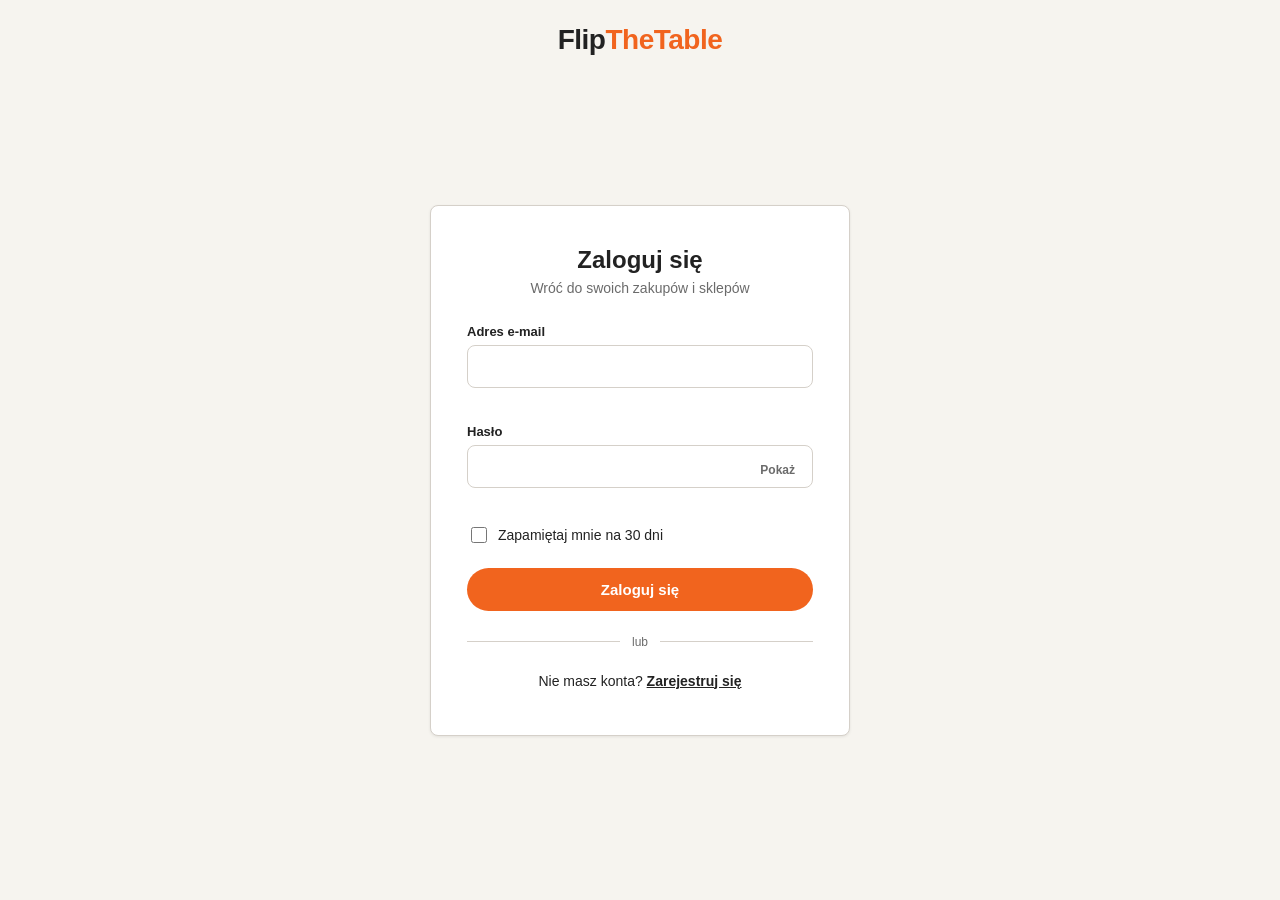
==== frontend/pages/admin.html @ 96fea1f9 "Add admin panel, listing variants, shipping profiles, and sidebar dashboard layout - Admin panel (is" ====
<!DOCTYPE html>
<html lang="pl">
<head>
  <meta charset="UTF-8" />
  <meta name="viewport" content="width=device-width, initial-scale=1.0" />
  <title>Panel administratora — FlipTheTable</title>
  <link rel="stylesheet" href="../css/shop.css" />
  <link rel="stylesheet" href="../css/dashboard.css" />
  <link rel="stylesheet" href="../css/admin.css" />
</head>
<body>
  <header class="shop-header">
    <a href="../index.html" class="shop-logo">Flip<span>TheTable</span></a>
    <div class="shop-header-actions" style="margin-left:auto;">
      <span id="authActions"></span>
    </div>
  </header>

  <div class="dashboard-layout">
    <h1 class="dashboard-title">Panel administratora</h1>
    <div id="adminBanner" class="dashboard-banner"></div>

    <div id="adminDenied" class="dashboard-card" style="display:none;">
      <h2>Brak dostępu</h2>
      <p class="dashboard-hint">To konto nie ma uprawnień administratora.</p>
    </div>

    <div id="adminMain" class="dashboard-shell" style="display:none;">
      <aside class="dashboard-sidebar">
        <nav class="dashboard-sidebar-nav">
          <button class="dashboard-tab active" data-tab="overview">Przegląd</button>
          <button class="dashboard-tab" data-tab="users">Użytkownicy</button>
          <button class="dashboard-tab" data-tab="shops">Sklepy</button>
          <button class="dashboard-tab" data-tab="listings">Oferty</button>
          <button class="dashboard-tab" data-tab="orders">Zamówienia</button>
          <button class="dashboard-tab" data-tab="categories">Kategorie</button>
          <button class="dashboard-tab" data-tab="audit">Dziennik zdarzeń</button>
        </nav>
      </aside>

      <div class="dashboard-main">
      <section id="tab-overview" class="dashboard-tab-panel">
        <div class="dashboard-card">
          <h2>Statystyki platformy</h2>
          <div class="dashboard-stats-grid" id="overviewStats"></div>
        </div>
        <div class="dashboard-card">
          <h2>Zamówienia wg statusu</h2>
          <div class="dashboard-stats-grid" id="overviewOrderStatus"></div>
        </div>
      </section>

      <section id="tab-users" class="dashboard-tab-panel" style="display:none;">
        <div class="dashboard-card">
          <div class="admin-toolbar">
            <input type="text" id="usersSearch" class="admin-search" placeholder="Szukaj po nazwie lub e-mailu..." />
          </div>
          <div id="usersTable" class="dashboard-list"></div>
          <div class="admin-pager" id="usersPager"></div>
        </div>
      </section>

      <section id="tab-shops" class="dashboard-tab-panel" style="display:none;">
        <div class="dashboard-card">
          <div class="admin-toolbar">
            <input type="text" id="shopsSearch" class="admin-search" placeholder="Szukaj sklepu..." />
          </div>
          <div id="shopsTable" class="dashboard-list"></div>
          <div class="admin-pager" id="shopsPager"></div>
        </div>
      </section>

      <section id="tab-listings" class="dashboard-tab-panel" style="display:none;">
        <div class="dashboard-card">
          <div class="admin-toolbar">
            <input type="text" id="listingsSearch" class="admin-search" placeholder="Szukaj oferty..." />
            <select id="listingsActiveFilter" class="admin-filter">
              <option value="">Wszystkie</option>
              <option value="true">Aktywne</option>
              <option value="false">Nieaktywne</option>
            </select>
          </div>
          <div id="listingsTable" class="dashboard-list"></div>
          <div class="admin-pager" id="listingsPager"></div>
        </div>
      </section>

      <section id="tab-orders" class="dashboard-tab-panel" style="display:none;">
        <div class="dashboard-card">
          <div class="admin-toolbar">
            <select id="ordersStatusFilter" class="admin-filter">
              <option value="">Wszystkie statusy</option>
              <option value="pending">Oczekujące</option>
              <option value="paid">Opłacone</option>
              <option value="processing">W realizacji</option>
              <option value="shipped">Wysłane</option>
              <option value="delivered">Dostarczone</option>
              <option value="cancelled">Anulowane</option>
              <option value="refunded">Zwrócone</option>
            </select>
          </div>
          <div id="ordersTable" class="dashboard-list"></div>
          <div class="admin-pager" id="ordersPager"></div>
        </div>
      </section>

      <section id="tab-categories" class="dashboard-tab-panel" style="display:none;">
        <div class="dashboard-card">
          <div class="dashboard-card-header">
            <h2>Kategorie</h2>
            <button id="newCategoryBtn" class="dashboard-submit-btn dashboard-btn-small" type="button">+ Dodaj kategorię</button>
          </div>

          <form id="categoryForm" class="dashboard-form" style="display:none;">
            <input type="hidden" id="categoryId" />
            <div class="dashboard-field">
              <label for="categoryName">Nazwa</label>
              <input type="text" id="categoryName" required />
            </div>
            <div class="dashboard-field">
              <label for="categoryParent">Kategoria nadrzędna</label>
              <select id="categoryParent"></select>
            </div>
            <div class="dashboard-field">
              <label for="categoryDescription">Opis</label>
              <textarea id="categoryDescription" rows="2"></textarea>
            </div>
            <div class="dashboard-field">
              <label for="categorySortOrder">Kolejność sortowania</label>
              <input type="number" id="categorySortOrder" step="1" value="0" />
            </div>
            <div class="dashboard-form-actions">
              <button type="submit" class="dashboard-submit-btn" id="categorySubmitBtn">Dodaj kategorię</button>
              <button type="button" class="dashboard-cancel-btn" id="cancelCategoryBtn">Anuluj</button>
            </div>
          </form>

          <div id="categoriesTable" class="dashboard-list"></div>
        </div>
      </section>

      <section id="tab-audit" class="dashboard-tab-panel" style="display:none;">
        <div class="dashboard-card">
          <h2>Dziennik zdarzeń</h2>
          <p class="dashboard-hint">Historia działań administratorów w panelu.</p>
          <div id="auditTable" class="dashboard-list"></div>
          <div class="admin-pager" id="auditPager"></div>
        </div>
      </section>
      </div>
    </div>
  </div>

  <script src="../js/icons.js"></script>
  <script src="../js/nav.js"></script>
  <script src="../js/api.js"></script>
  <script src="../js/admin.js"></script>
</body>
</html>
---- frontend/css/shop.css ----
:root {
  --etsy-orange: #f1641e;
  --etsy-orange-dark: #d14c0a;
  --etsy-black: #222222;
  --etsy-gray: #6b6b6b;
  --etsy-border: #d5d0c9;
  --etsy-bg: #f6f4ef;
  --etsy-card: #ffffff;
  --radius: 8px;
  font-family: "Segoe UI", "Helvetica Neue", Arial, sans-serif;
}

* {
  box-sizing: border-box;
}

body {
  margin: 0;
  background: var(--etsy-bg);
  color: var(--etsy-black);
}

.shop-header {
  background: var(--etsy-card);
  border-bottom: 1px solid var(--etsy-border);
  padding: 16px 24px;
  display: flex;
  align-items: center;
  gap: 24px;
  position: sticky;
  top: 0;
  z-index: 10;
}

.shop-logo {
  font-size: 24px;
  font-weight: 700;
  color: var(--etsy-black);
  text-decoration: none;
  white-space: nowrap;
}

.shop-logo span {
  color: var(--etsy-orange);
}

.shop-search {
  flex: 1;
  display: flex;
  max-width: 640px;
}

.shop-search input {
  flex: 1;
  padding: 11px 16px;
  border: 2px solid var(--etsy-black);
  border-right: none;
  border-radius: 24px 0 0 24px;
  font-size: 14px;
}

.shop-search input:focus {
  outline: none;
}

.shop-search button {
  padding: 0 20px;
  border: 2px solid var(--etsy-black);
  background: var(--etsy-black);
  color: #fff;
  border-radius: 0 24px 24px 0;
  cursor: pointer;
  font-size: 14px;
}

.shop-header-actions {
  margin-left: auto;
  display: flex;
  gap: 12px;
  align-items: center;
  font-size: 14px;
}

.shop-header-actions a {
  color: var(--etsy-black);
  text-decoration: none;
  font-weight: 600;
}

.shop-header-actions a:hover {
  text-decoration: underline;
}

.nav-icon-link {
  display: inline-flex;
  align-items: center;
  justify-content: center;
  position: relative;
  width: 36px;
  height: 36px;
  border-radius: 50%;
  color: var(--etsy-black);
}

a.nav-icon-link:hover {
  background: var(--etsy-bg);
  text-decoration: none;
}

.nav-user-chip {
  display: inline-flex;
  align-items: center;
  gap: 6px;
  color: var(--etsy-black);
  font-size: 13px;
  font-weight: 600;
}

.nav-username {
  max-width: 120px;
  overflow: hidden;
  text-overflow: ellipsis;
  white-space: nowrap;
}

.nav-unread-badge {
  position: absolute;
  top: 2px;
  right: 0;
  display: inline-block;
  padding: 1px 6px;
  background: var(--etsy-orange);
  color: #fff;
  border-radius: 10px;
  font-size: 10px;
  font-weight: 700;
}

.shop-layout {
  display: flex;
  max-width: 1280px;
  margin: 0 auto;
  padding: 24px;
  gap: 32px;
  align-items: flex-start;
}

.shop-filters {
  width: 240px;
  flex-shrink: 0;
  background: var(--etsy-card);
  border: 1px solid var(--etsy-border);
  border-radius: var(--radius);
  padding: 20px;
  position: sticky;
  top: 88px;
}

.shop-filters h3 {
  font-size: 15px;
  margin: 0 0 12px;
}

.shop-filters h3:not(:first-child) {
  margin-top: 24px;
}

.filter-category {
  display: block;
  padding: 6px 0;
  color: var(--etsy-black);
  text-decoration: none;
  font-size: 14px;
  cursor: pointer;
  border: none;
  background: none;
  text-align: left;
  width: 100%;
}

.filter-category.active {
  font-weight: 700;
  color: var(--etsy-orange);
}

.price-range-row {
  display: flex;
  gap: 8px;
  align-items: center;
}

.price-range-row input {
  width: 100%;
  padding: 8px 10px;
  border: 1px solid var(--etsy-border);
  border-radius: 4px;
  font-size: 13px;
}

.filter-apply-btn {
  margin-top: 12px;
  width: 100%;
  padding: 9px;
  background: var(--etsy-black);
  color: #fff;
  border: none;
  border-radius: 20px;
  cursor: pointer;
  font-size: 13px;
  font-weight: 600;
}

.filter-checkbox-row {
  display: flex;
  align-items: center;
  gap: 8px;
  font-size: 14px;
  margin-top: 8px;
}

.shop-main {
  flex: 1;
  min-width: 0;
}

.shop-toolbar {
  display: flex;
  justify-content: space-between;
  align-items: center;
  margin-bottom: 16px;
}

.shop-result-count {
  font-size: 14px;
  color: var(--etsy-gray);
}

.shop-sort select {
  padding: 8px 12px;
  border: 1px solid var(--etsy-border);
  border-radius: var(--radius);
  font-size: 13px;
}

.listing-grid {
  display: grid;
  grid-template-columns: repeat(auto-fill, minmax(220px, 1fr));
  gap: 20px;
}

.listing-card {
  background: var(--etsy-card);
  border-radius: var(--radius);
  overflow: hidden;
  cursor: pointer;
  transition: box-shadow 0.15s ease;
  text-decoration: none;
  color: var(--etsy-black);
  display: block;
  position: relative;
}

.listing-card-fav-btn {
  position: absolute;
  top: 8px;
  right: 8px;
  width: 32px;
  height: 32px;
  border-radius: 50%;
  border: none;
  background: rgba(255, 255, 255, 0.9);
  font-size: 16px;
  line-height: 1;
  cursor: pointer;
  display: flex;
  align-items: center;
  justify-content: center;
  color: #555;
}

.listing-card-fav-btn.active {
  color: #e0245e;
}

.listing-card:hover {
  box-shadow: 0 4px 16px rgba(0, 0, 0, 0.12);
}

.listing-card img {
  width: 100%;
  aspect-ratio: 1 / 1;
  object-fit: cover;
  background: #eee;
  display: block;
}

.listing-card-body {
  padding: 12px 4px;
}

.listing-card-title {
  font-size: 14px;
  line-height: 1.3;
  margin: 0 0 6px;
  display: -webkit-box;
  -webkit-line-clamp: 2;
  -webkit-box-orient: vertical;
  overflow: hidden;
}

.listing-card-shop {
  font-size: 12px;
  color: var(--etsy-gray);
  margin: 0 0 6px;
}

.listing-card-price {
  font-size: 15px;
  font-weight: 700;
}

.listing-card-stock {
  font-size: 11px;
  color: #c0392b;
  margin-top: 4px;
}

.listing-card-add-btn {
  margin-top: 8px;
  width: 100%;
  padding: 8px;
  background: var(--etsy-black);
  color: #fff;
  border: none;
  border-radius: 20px;
  font-size: 12px;
  font-weight: 600;
  cursor: pointer;
}

.listing-card-add-btn:hover {
  background: var(--etsy-orange);
}

.shop-empty-state {
  text-align: center;
  padding: 64px 16px;
  color: var(--etsy-gray);
}

.shop-pagination {
  display: flex;
  justify-content: center;
  gap: 8px;
  margin-top: 32px;
}

.shop-pagination button {
  padding: 8px 14px;
  border: 1px solid var(--etsy-border);
  background: var(--etsy-card);
  border-radius: 6px;
  cursor: pointer;
  font-size: 13px;
}

.shop-pagination button.active {
  background: var(--etsy-black);
  color: #fff;
  border-color: var(--etsy-black);
}

.shop-pagination button:disabled {
  opacity: 0.4;
  cursor: not-allowed;
}

@media (max-width: 860px) {
  .shop-layout {
    flex-direction: column;
  }
  .shop-filters {
    width: 100%;
    position: static;
  }
}
---- frontend/css/dashboard.css ----
.dashboard-layout {
  max-width: 1100px;
  margin: 0 auto;
  padding: 32px 24px 64px;
}

.dashboard-title {
  font-size: 26px;
  margin: 0 0 20px;
}

.dashboard-banner {
  display: none;
  border-radius: var(--radius);
  padding: 10px 14px;
  font-size: 13px;
  margin-bottom: 18px;
}

.dashboard-banner.show {
  display: block;
}

.dashboard-banner.error {
  background: #fdecea;
  color: #c0392b;
  border: 1px solid #f5c6cb;
}

.dashboard-banner.success {
  background: #eaf6ea;
  color: #2e7d32;
  border: 1px solid #c8e6c9;
}

.dashboard-card {
  background: var(--etsy-card);
  border: 1px solid var(--etsy-border);
  border-radius: var(--radius);
  padding: 24px;
  margin-bottom: 20px;
}

.dashboard-card h2 {
  margin: 0 0 4px;
  font-size: 18px;
}

.dashboard-hint {
  color: var(--etsy-gray);
  font-size: 13px;
  margin: 0 0 18px;
}

.dashboard-card-header {
  display: flex;
  justify-content: space-between;
  align-items: center;
  margin-bottom: 16px;
}

.dashboard-card-header h2 {
  margin: 0;
}

.dashboard-shell {
  display: flex;
  align-items: flex-start;
  gap: 32px;
}

.dashboard-sidebar {
  width: 220px;
  flex-shrink: 0;
  position: sticky;
  top: 24px;
}

.dashboard-sidebar-nav {
  display: flex;
  flex-direction: column;
  gap: 2px;
}

.dashboard-main {
  flex: 1;
  min-width: 0;
}

.dashboard-tab {
  border: none;
  background: none;
  padding: 11px 14px;
  font-size: 14px;
  font-weight: 600;
  color: var(--etsy-gray);
  cursor: pointer;
  text-align: left;
  border-radius: var(--radius);
  border-left: 3px solid transparent;
}

.dashboard-tab:hover {
  background: var(--etsy-bg);
}

.dashboard-tab.active {
  color: var(--etsy-black);
  background: var(--etsy-bg);
  border-left-color: var(--etsy-orange);
}

@media (max-width: 780px) {
  .dashboard-shell {
    flex-direction: column;
  }
  .dashboard-sidebar {
    width: 100%;
    position: static;
  }
  .dashboard-sidebar-nav {
    flex-direction: row;
    flex-wrap: wrap;
  }
}

.dashboard-form {
  display: flex;
  flex-direction: column;
  gap: 14px;
}

.dashboard-field {
  display: flex;
  flex-direction: column;
  flex: 1;
}

.dashboard-field label {
  font-size: 13px;
  font-weight: 600;
  margin-bottom: 6px;
}

.dashboard-photo-preview {
  width: 96px;
  height: 96px;
  object-fit: cover;
  border-radius: var(--radius);
  border: 1px solid var(--etsy-border);
  margin-top: 8px;
}

.dashboard-field input,
.dashboard-field textarea,
.dashboard-field select {
  padding: 10px 12px;
  border: 1px solid var(--etsy-border);
  border-radius: var(--radius);
  font-size: 14px;
  font-family: inherit;
}

.dashboard-field-row {
  display: flex;
  gap: 14px;
}

.dashboard-form-actions {
  display: flex;
  gap: 10px;
}

.dashboard-submit-btn {
  padding: 11px 20px;
  background: var(--etsy-orange);
  color: #fff;
  border: none;
  border-radius: 24px;
  font-weight: 700;
  font-size: 14px;
  cursor: pointer;
}

.dashboard-submit-btn:hover {
  background: var(--etsy-orange-dark);
}

.dashboard-btn-small {
  padding: 8px 16px;
  font-size: 13px;
}

.dashboard-cancel-btn {
  padding: 11px 20px;
  background: none;
  border: 1px solid var(--etsy-border);
  border-radius: 24px;
  font-size: 14px;
  cursor: pointer;
}

.dashboard-list {
  display: flex;
  flex-direction: column;
  gap: 12px;
  margin-top: 20px;
}

.dashboard-row {
  display: flex;
  align-items: center;
  gap: 14px;
  padding: 12px;
  border: 1px solid var(--etsy-border);
  border-radius: var(--radius);
}

.dashboard-row img {
  width: 56px;
  height: 56px;
  border-radius: 6px;
  object-fit: cover;
  flex-shrink: 0;
}

.dashboard-row-info {
  flex: 1;
  min-width: 0;
}

.dashboard-row-title {
  margin: 0 0 4px;
  font-weight: 600;
  font-size: 14px;
}

.dashboard-row-meta {
  margin: 0;
  font-size: 12px;
  color: var(--etsy-gray);
}

.dashboard-row-actions {
  display: flex;
  gap: 8px;
  flex-shrink: 0;
}

.dashboard-edit-btn,
.dashboard-toggle-btn {
  padding: 7px 14px;
  border: 1px solid var(--etsy-border);
  background: var(--etsy-card);
  border-radius: 18px;
  font-size: 12px;
  cursor: pointer;
}

.dashboard-order-status {
  padding: 8px 10px;
  border: 1px solid var(--etsy-border);
  border-radius: var(--radius);
  font-size: 13px;
}

.dashboard-stats-grid {
  display: grid;
  grid-template-columns: repeat(auto-fit, minmax(140px, 1fr));
  gap: 14px;
}

.dashboard-stat-tile {
  background: var(--etsy-bg);
  border: 1px solid var(--etsy-border);
  border-radius: var(--radius);
  padding: 16px;
  text-align: center;
}

.dashboard-stat-value {
  margin: 0 0 4px;
  font-size: 22px;
  font-weight: 700;
}

.dashboard-stat-label {
  margin: 0;
  font-size: 12px;
  color: var(--etsy-gray);
}

.dashboard-checkbox-label {
  display: flex;
  align-items: center;
  gap: 8px;
  font-size: 14px;
  font-weight: 600;
  cursor: pointer;
}

.dashboard-checkbox-label input[type="checkbox"] {
  width: 16px;
  height: 16px;
}

.variant-type-row {
  display: flex;
  gap: 10px;
  align-items: flex-end;
  margin-bottom: 12px;
  flex-wrap: wrap;
}

.variant-type-row .dashboard-field {
  flex: 1;
  min-width: 160px;
}

.variant-combo-table {
  width: 100%;
  border-collapse: collapse;
  margin-top: 8px;
}

.variant-combo-table th,
.variant-combo-table td {
  padding: 8px 10px;
  border-bottom: 1px solid var(--etsy-border);
  text-align: left;
  font-size: 13px;
}

.variant-combo-table input {
  width: 100px;
  padding: 6px 8px;
  border: 1px solid var(--etsy-border);
  border-radius: 6px;
  font-size: 13px;
}

.dashboard-empty {
  color: var(--etsy-gray);
  font-size: 14px;
  text-align: center;
  padding: 24px 0;
}
---- frontend/css/admin.css ----
.admin-toolbar {
  display: flex;
  gap: 10px;
  margin-bottom: 16px;
  flex-wrap: wrap;
}

.admin-search {
  flex: 1;
  min-width: 200px;
  padding: 10px 12px;
  border: 1px solid var(--etsy-border);
  border-radius: var(--radius);
  font-size: 14px;
}

.admin-filter {
  padding: 10px 12px;
  border: 1px solid var(--etsy-border);
  border-radius: var(--radius);
  font-size: 14px;
}

.admin-pager {
  display: flex;
  align-items: center;
  justify-content: center;
  gap: 14px;
  margin-top: 18px;
  font-size: 13px;
  color: var(--etsy-gray);
}

.admin-pager button {
  padding: 7px 14px;
  border: 1px solid var(--etsy-border);
  background: var(--etsy-card);
  border-radius: 18px;
  font-size: 12px;
  cursor: pointer;
}

.admin-pager button:disabled {
  opacity: 0.5;
  cursor: not-allowed;
}

.admin-badge {
  display: inline-block;
  padding: 2px 8px;
  border-radius: 12px;
  font-size: 11px;
  font-weight: 600;
}

.admin-badge.active {
  background: #eaf6ea;
  color: #2e7d32;
}

.admin-badge.inactive {
  background: #fdecea;
  color: #c0392b;
}

.admin-badge.admin {
  background: #fff3e0;
  color: #b45309;
}
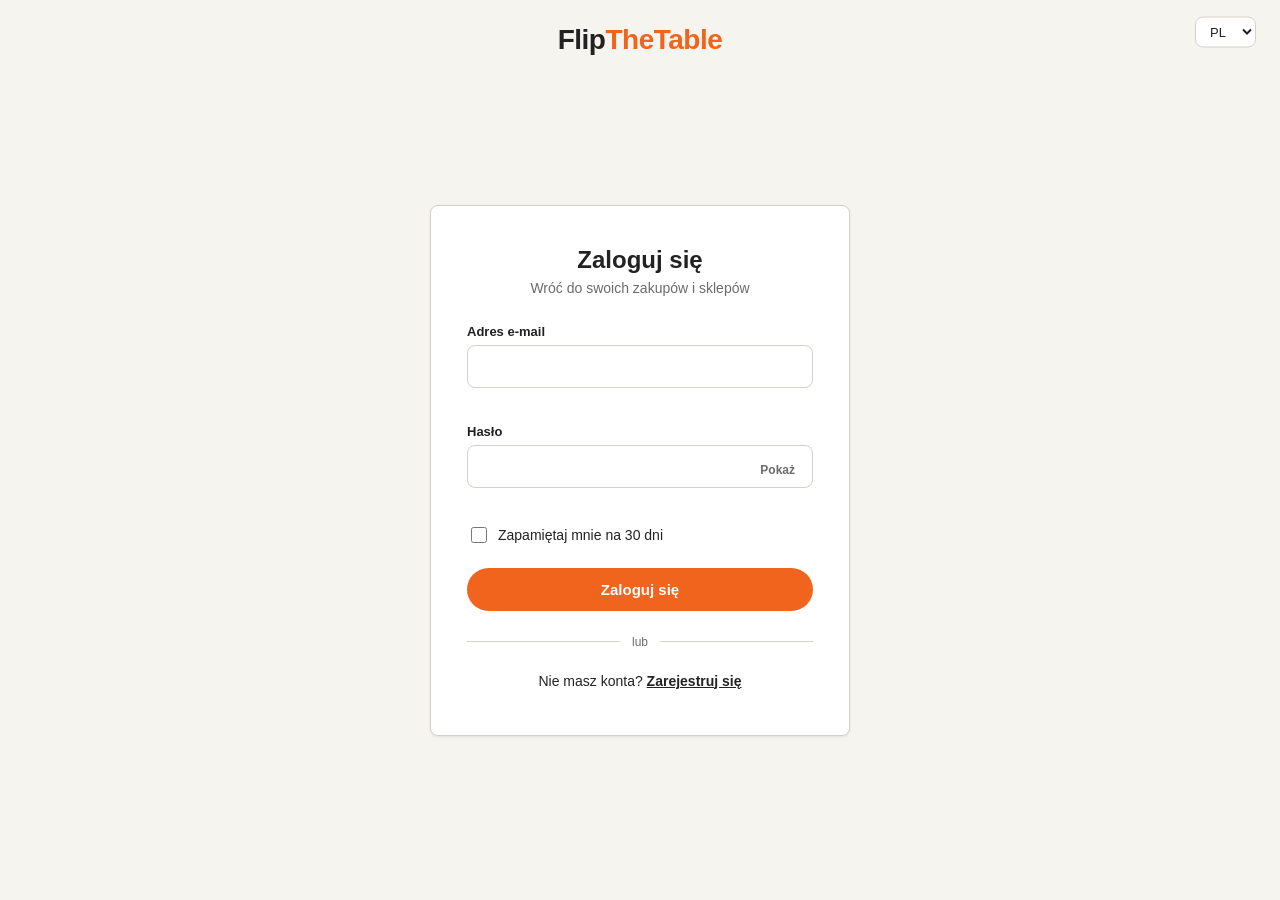
==== commit 28951003: "Add frontend i18n: Polish, English, and German UI Client-side i18n engine (frontend/js/i18n.js) with" ====
--- a/frontend/pages/admin.html
+++ b/frontend/pages/admin.html
@@ -12,40 +12,41 @@
   <header class="shop-header">
     <a href="../index.html" class="shop-logo">Flip<span>TheTable</span></a>
     <div class="shop-header-actions" style="margin-left:auto;">
+      <select id="langSwitcher" class="lang-switcher"></select>
       <span id="authActions"></span>
     </div>
   </header>
 
   <div class="dashboard-layout">
-    <h1 class="dashboard-title">Panel administratora</h1>
+    <h1 class="dashboard-title" data-i18n="admin.title">Panel administratora</h1>
     <div id="adminBanner" class="dashboard-banner"></div>
 
     <div id="adminDenied" class="dashboard-card" style="display:none;">
-      <h2>Brak dostępu</h2>
-      <p class="dashboard-hint">To konto nie ma uprawnień administratora.</p>
+      <h2 data-i18n="admin.access_denied_heading">Brak dostępu</h2>
+      <p class="dashboard-hint" data-i18n="admin.access_denied_hint">To konto nie ma uprawnień administratora.</p>
     </div>
 
     <div id="adminMain" class="dashboard-shell" style="display:none;">
       <aside class="dashboard-sidebar">
         <nav class="dashboard-sidebar-nav">
-          <button class="dashboard-tab active" data-tab="overview">Przegląd</button>
-          <button class="dashboard-tab" data-tab="users">Użytkownicy</button>
-          <button class="dashboard-tab" data-tab="shops">Sklepy</button>
-          <button class="dashboard-tab" data-tab="listings">Oferty</button>
-          <button class="dashboard-tab" data-tab="orders">Zamówienia</button>
-          <button class="dashboard-tab" data-tab="categories">Kategorie</button>
-          <button class="dashboard-tab" data-tab="audit">Dziennik zdarzeń</button>
+          <button class="dashboard-tab active" data-tab="overview" data-i18n="admin.tab_overview">Przegląd</button>
+          <button class="dashboard-tab" data-tab="users" data-i18n="admin.tab_users">Użytkownicy</button>
+          <button class="dashboard-tab" data-tab="shops" data-i18n="admin.tab_shops">Sklepy</button>
+          <button class="dashboard-tab" data-tab="listings" data-i18n="admin.tab_listings">Oferty</button>
+          <button class="dashboard-tab" data-tab="orders" data-i18n="admin.tab_orders">Zamówienia</button>
+          <button class="dashboard-tab" data-tab="categories" data-i18n="admin.tab_categories">Kategorie</button>
+          <button class="dashboard-tab" data-tab="audit" data-i18n="admin.tab_audit">Dziennik zdarzeń</button>
         </nav>
       </aside>
 
       <div class="dashboard-main">
       <section id="tab-overview" class="dashboard-tab-panel">
         <div class="dashboard-card">
-          <h2>Statystyki platformy</h2>
+          <h2 data-i18n="admin.platform_stats_heading">Statystyki platformy</h2>
           <div class="dashboard-stats-grid" id="overviewStats"></div>
         </div>
         <div class="dashboard-card">
-          <h2>Zamówienia wg statusu</h2>
+          <h2 data-i18n="admin.orders_by_status_heading">Zamówienia wg statusu</h2>
           <div class="dashboard-stats-grid" id="overviewOrderStatus"></div>
         </div>
       </section>
@@ -53,7 +54,7 @@
       <section id="tab-users" class="dashboard-tab-panel" style="display:none;">
         <div class="dashboard-card">
           <div class="admin-toolbar">
-            <input type="text" id="usersSearch" class="admin-search" placeholder="Szukaj po nazwie lub e-mailu..." />
+            <input type="text" id="usersSearch" class="admin-search" placeholder="Szukaj po nazwie lub e-mailu..." data-i18n-placeholder="admin.search_users_placeholder" />
           </div>
           <div id="usersTable" class="dashboard-list"></div>
           <div class="admin-pager" id="usersPager"></div>
@@ -63,7 +64,7 @@
       <section id="tab-shops" class="dashboard-tab-panel" style="display:none;">
         <div class="dashboard-card">
           <div class="admin-toolbar">
-            <input type="text" id="shopsSearch" class="admin-search" placeholder="Szukaj sklepu..." />
+            <input type="text" id="shopsSearch" class="admin-search" placeholder="Szukaj sklepu..." data-i18n-placeholder="admin.search_shops_placeholder" />
           </div>
           <div id="shopsTable" class="dashboard-list"></div>
           <div class="admin-pager" id="shopsPager"></div>
@@ -73,11 +74,11 @@
       <section id="tab-listings" class="dashboard-tab-panel" style="display:none;">
         <div class="dashboard-card">
           <div class="admin-toolbar">
-            <input type="text" id="listingsSearch" class="admin-search" placeholder="Szukaj oferty..." />
+            <input type="text" id="listingsSearch" class="admin-search" placeholder="Szukaj oferty..." data-i18n-placeholder="admin.search_listings_placeholder" />
             <select id="listingsActiveFilter" class="admin-filter">
-              <option value="">Wszystkie</option>
-              <option value="true">Aktywne</option>
-              <option value="false">Nieaktywne</option>
+              <option value="" data-i18n="admin.filter_all">Wszystkie</option>
+              <option value="true" data-i18n="admin.filter_active">Aktywne</option>
+              <option value="false" data-i18n="admin.filter_inactive">Nieaktywne</option>
             </select>
           </div>
           <div id="listingsTable" class="dashboard-list"></div>
@@ -89,14 +90,14 @@
         <div class="dashboard-card">
           <div class="admin-toolbar">
             <select id="ordersStatusFilter" class="admin-filter">
-              <option value="">Wszystkie statusy</option>
-              <option value="pending">Oczekujące</option>
-              <option value="paid">Opłacone</option>
-              <option value="processing">W realizacji</option>
-              <option value="shipped">Wysłane</option>
-              <option value="delivered">Dostarczone</option>
-              <option value="cancelled">Anulowane</option>
-              <option value="refunded">Zwrócone</option>
+              <option value="" data-i18n="admin.filter_all_statuses">Wszystkie statusy</option>
+              <option value="pending" data-i18n="order_status.pending">Oczekujące</option>
+              <option value="paid" data-i18n="order_status.paid">Opłacone</option>
+              <option value="processing" data-i18n="order_status.processing">W realizacji</option>
+              <option value="shipped" data-i18n="order_status.shipped">Wysłane</option>
+              <option value="delivered" data-i18n="order_status.delivered">Dostarczone</option>
+              <option value="cancelled" data-i18n="order_status.cancelled">Anulowane</option>
+              <option value="refunded" data-i18n="order_status.refunded">Zwrócone</option>
             </select>
           </div>
           <div id="ordersTable" class="dashboard-list"></div>
@@ -107,31 +108,31 @@
       <section id="tab-categories" class="dashboard-tab-panel" style="display:none;">
         <div class="dashboard-card">
           <div class="dashboard-card-header">
-            <h2>Kategorie</h2>
-            <button id="newCategoryBtn" class="dashboard-submit-btn dashboard-btn-small" type="button">+ Dodaj kategorię</button>
+            <h2 data-i18n="admin.categories_heading">Kategorie</h2>
+            <button id="newCategoryBtn" class="dashboard-submit-btn dashboard-btn-small" type="button" data-i18n="admin.add_category_btn">+ Dodaj kategorię</button>
           </div>
 
           <form id="categoryForm" class="dashboard-form" style="display:none;">
             <input type="hidden" id="categoryId" />
             <div class="dashboard-field">
-              <label for="categoryName">Nazwa</label>
+              <label for="categoryName" data-i18n="admin.category_name_label">Nazwa</label>
               <input type="text" id="categoryName" required />
             </div>
             <div class="dashboard-field">
-              <label for="categoryParent">Kategoria nadrzędna</label>
+              <label for="categoryParent" data-i18n="admin.category_parent_label">Kategoria nadrzędna</label>
               <select id="categoryParent"></select>
             </div>
             <div class="dashboard-field">
-              <label for="categoryDescription">Opis</label>
+              <label for="categoryDescription" data-i18n="admin.category_desc_label">Opis</label>
               <textarea id="categoryDescription" rows="2"></textarea>
             </div>
             <div class="dashboard-field">
-              <label for="categorySortOrder">Kolejność sortowania</label>
+              <label for="categorySortOrder" data-i18n="admin.category_sort_order_label">Kolejność sortowania</label>
               <input type="number" id="categorySortOrder" step="1" value="0" />
             </div>
             <div class="dashboard-form-actions">
-              <button type="submit" class="dashboard-submit-btn" id="categorySubmitBtn">Dodaj kategorię</button>
-              <button type="button" class="dashboard-cancel-btn" id="cancelCategoryBtn">Anuluj</button>
+              <button type="submit" class="dashboard-submit-btn" id="categorySubmitBtn" data-i18n="admin.add_category_submit">Dodaj kategorię</button>
+              <button type="button" class="dashboard-cancel-btn" id="cancelCategoryBtn" data-i18n="common.cancel">Anuluj</button>
             </div>
           </form>
 
@@ -141,8 +142,8 @@
 
       <section id="tab-audit" class="dashboard-tab-panel" style="display:none;">
         <div class="dashboard-card">
-          <h2>Dziennik zdarzeń</h2>
-          <p class="dashboard-hint">Historia działań administratorów w panelu.</p>
+          <h2 data-i18n="admin.audit_log_heading">Dziennik zdarzeń</h2>
+          <p class="dashboard-hint" data-i18n="admin.audit_log_hint">Historia działań administratorów w panelu.</p>
           <div id="auditTable" class="dashboard-list"></div>
           <div class="admin-pager" id="auditPager"></div>
         </div>
@@ -151,9 +152,11 @@
     </div>
   </div>
 
+  <script src="../js/i18n.js"></script>
   <script src="../js/icons.js"></script>
   <script src="../js/nav.js"></script>
   <script src="../js/api.js"></script>
+  <script src="../js/ws.js"></script>
   <script src="../js/admin.js"></script>
 </body>
 </html>
--- a/frontend/css/shop.css
+++ b/frontend/css/shop.css
@@ -79,6 +79,16 @@
   gap: 12px;
   align-items: center;
   font-size: 14px;
+}
+
+.lang-switcher {
+  padding: 6px 10px;
+  border: 1px solid var(--etsy-border);
+  border-radius: var(--radius);
+  font-size: 13px;
+  background: var(--etsy-card);
+  color: var(--etsy-black);
+  cursor: pointer;
 }
 
 .shop-header-actions a {
--- a/frontend/css/dashboard.css
+++ b/frontend/css/dashboard.css
@@ -151,6 +151,50 @@
   margin-top: 8px;
 }
 
+.dashboard-photos-grid {
+  display: flex;
+  flex-wrap: wrap;
+  gap: 10px;
+  margin-top: 10px;
+}
+
+.dashboard-photo-thumb {
+  position: relative;
+  width: 88px;
+  height: 88px;
+}
+
+.dashboard-photo-thumb img {
+  width: 100%;
+  height: 100%;
+  object-fit: cover;
+  border-radius: var(--radius);
+  border: 1px solid var(--etsy-border);
+}
+
+.dashboard-photo-thumb.is-primary img {
+  border-color: var(--etsy-orange);
+  border-width: 2px;
+}
+
+.dashboard-photo-thumb-remove {
+  position: absolute;
+  top: -6px;
+  right: -6px;
+  width: 22px;
+  height: 22px;
+  border-radius: 50%;
+  border: none;
+  background: #222;
+  color: #fff;
+  font-size: 13px;
+  line-height: 1;
+  cursor: pointer;
+  display: flex;
+  align-items: center;
+  justify-content: center;
+}
+
 .dashboard-field input,
 .dashboard-field textarea,
 .dashboard-field select {
@@ -207,6 +251,27 @@
   margin-top: 20px;
 }
 
+.dashboard-listings-filters {
+  display: flex;
+  flex-wrap: wrap;
+  gap: 10px;
+  margin-top: 18px;
+}
+
+.dashboard-listings-filters input,
+.dashboard-listings-filters select {
+  padding: 9px 12px;
+  border: 1px solid var(--etsy-border);
+  border-radius: var(--radius);
+  font-size: 13px;
+  font-family: inherit;
+}
+
+.dashboard-listings-filters input {
+  flex: 1;
+  min-width: 180px;
+}
+
 .dashboard-row {
   display: flex;
   align-items: center;
@@ -248,13 +313,23 @@
 }
 
 .dashboard-edit-btn,
-.dashboard-toggle-btn {
+.dashboard-toggle-btn,
+.dashboard-delete-btn {
   padding: 7px 14px;
   border: 1px solid var(--etsy-border);
   background: var(--etsy-card);
   border-radius: 18px;
   font-size: 12px;
   cursor: pointer;
+}
+
+.dashboard-delete-btn {
+  color: #c92a2a;
+  border-color: #f1aeae;
+}
+
+.dashboard-delete-btn:hover {
+  background: #fdeaea;
 }
 
 .dashboard-order-status {
